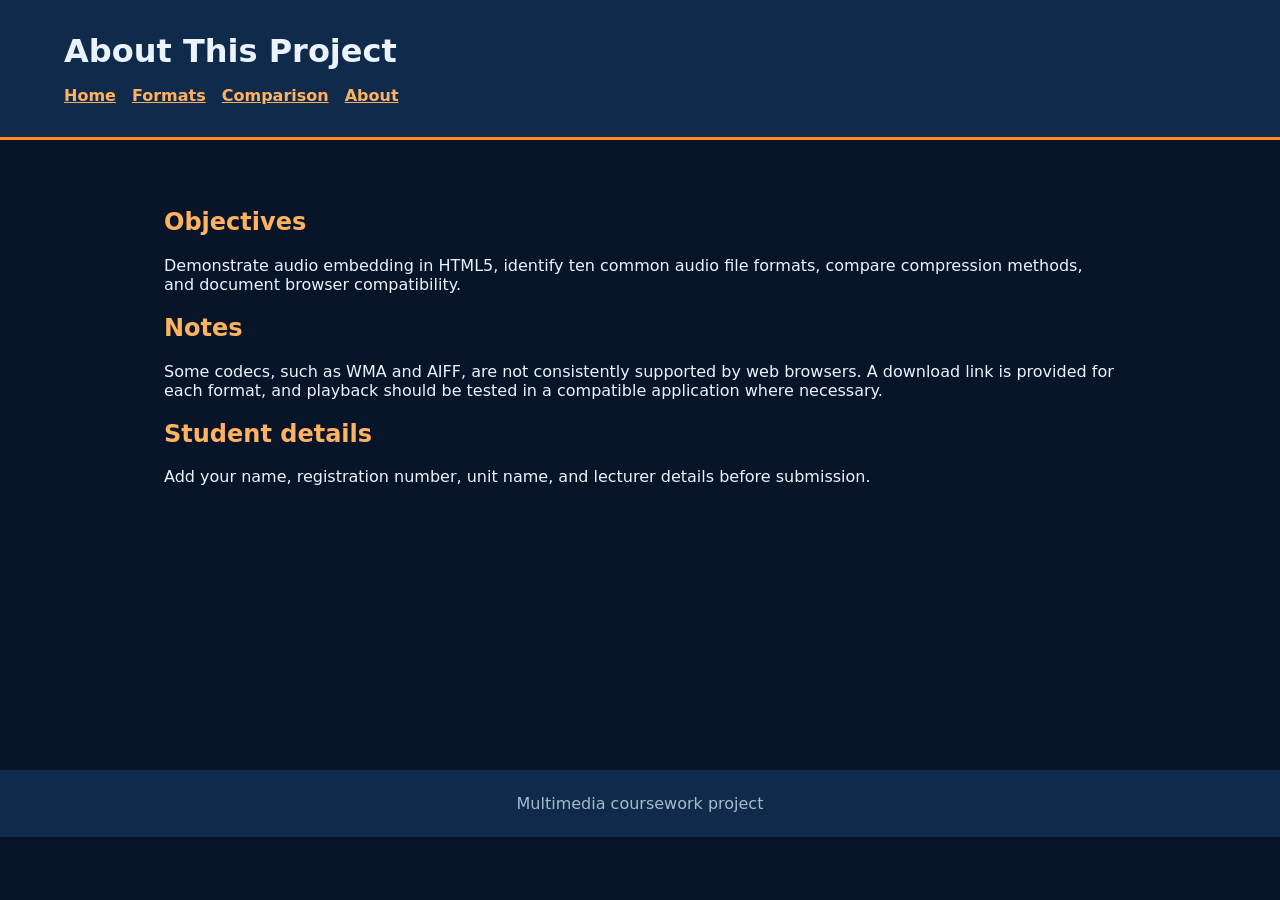
==== about.html @ a099951c "Add files via upload" ====
<!doctype html><html lang="en"><head><meta charset="utf-8"><meta name="viewport" content="width=device-width,initial-scale=1"><title>About Assignment</title><link rel="stylesheet" href="style.css"></head><body><header><h1>About This Project</h1><nav><a href="index.html">Home</a><a href="formats.html">Formats</a><a href="comparison.html">Comparison</a><a href="about.html">About</a></nav></header><main><h2>Objectives</h2><p>Demonstrate audio embedding in HTML5, identify ten common audio file formats, compare compression methods, and document browser compatibility.</p><h2>Notes</h2><p>Some codecs, such as WMA and AIFF, are not consistently supported by web browsers. A download link is provided for each format, and playback should be tested in a compatible application where necessary.</p><h2>Student details</h2><p>Add your name, registration number, unit name, and lecturer details before submission.</p></main><footer>Multimedia coursework project</footer></body></html>
---- style.css ----
:root{font-family:system-ui,Arial,sans-serif;color:#eaf3ff;background:#081529}*{box-sizing:border-box}body{margin:0}header{background:#102a4b;padding:2rem 5%;border-bottom:3px solid #ff8a20}h1{margin:0 0 1rem}nav{display:flex;gap:1rem;flex-wrap:wrap}a{color:#ffb260}nav a{font-weight:700}main{max-width:1080px;margin:auto;padding:3rem 5%;min-height:70vh}h2{color:#ffb260}.grid{display:grid;grid-template-columns:repeat(auto-fit,minmax(245px,1fr));gap:1rem}article{background:#142c4b;padding:1.3rem;border-radius:12px;border:1px solid #294a70}audio{width:100%}.cta{display:inline-block;background:#ff8a20;color:#081529;padding:1rem;border-radius:8px;font-weight:700;text-decoration:none}footer{text-align:center;padding:1.5rem;background:#102a4b;color:#a7bad0}small{color:#b7c7d9}
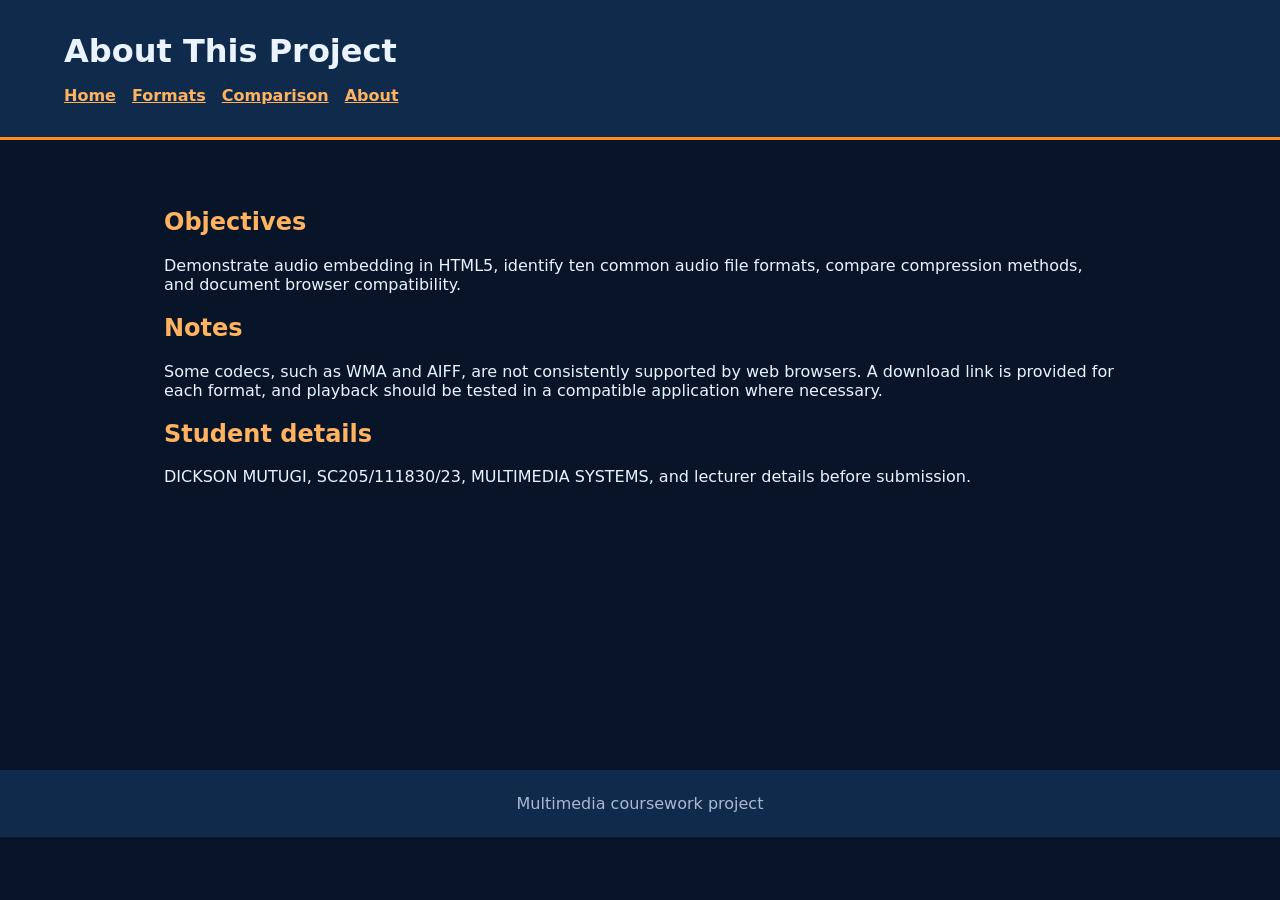
==== commit 29638e8a: "Update about.html" ====
--- a/about.html
+++ b/about.html
@@ -1 +1 @@
-<!doctype html><html lang="en"><head><meta charset="utf-8"><meta name="viewport" content="width=device-width,initial-scale=1"><title>About Assignment</title><link rel="stylesheet" href="style.css"></head><body><header><h1>About This Project</h1><nav><a href="index.html">Home</a><a href="formats.html">Formats</a><a href="comparison.html">Comparison</a><a href="about.html">About</a></nav></header><main><h2>Objectives</h2><p>Demonstrate audio embedding in HTML5, identify ten common audio file formats, compare compression methods, and document browser compatibility.</p><h2>Notes</h2><p>Some codecs, such as WMA and AIFF, are not consistently supported by web browsers. A download link is provided for each format, and playback should be tested in a compatible application where necessary.</p><h2>Student details</h2><p>Add your name, registration number, unit name, and lecturer details before submission.</p></main><footer>Multimedia coursework project</footer></body></html>
+<!doctype html><html lang="en"><head><meta charset="utf-8"><meta name="viewport" content="width=device-width,initial-scale=1"><title>About Assignment</title><link rel="stylesheet" href="style.css"></head><body><header><h1>About This Project</h1><nav><a href="index.html">Home</a><a href="formats.html">Formats</a><a href="comparison.html">Comparison</a><a href="about.html">About</a></nav></header><main><h2>Objectives</h2><p>Demonstrate audio embedding in HTML5, identify ten common audio file formats, compare compression methods, and document browser compatibility.</p><h2>Notes</h2><p>Some codecs, such as WMA and AIFF, are not consistently supported by web browsers. A download link is provided for each format, and playback should be tested in a compatible application where necessary.</p><h2>Student details</h2><p>DICKSON MUTUGI, SC205/111830/23, MULTIMEDIA SYSTEMS, and lecturer details before submission.</p></main><footer>Multimedia coursework project</footer></body></html>
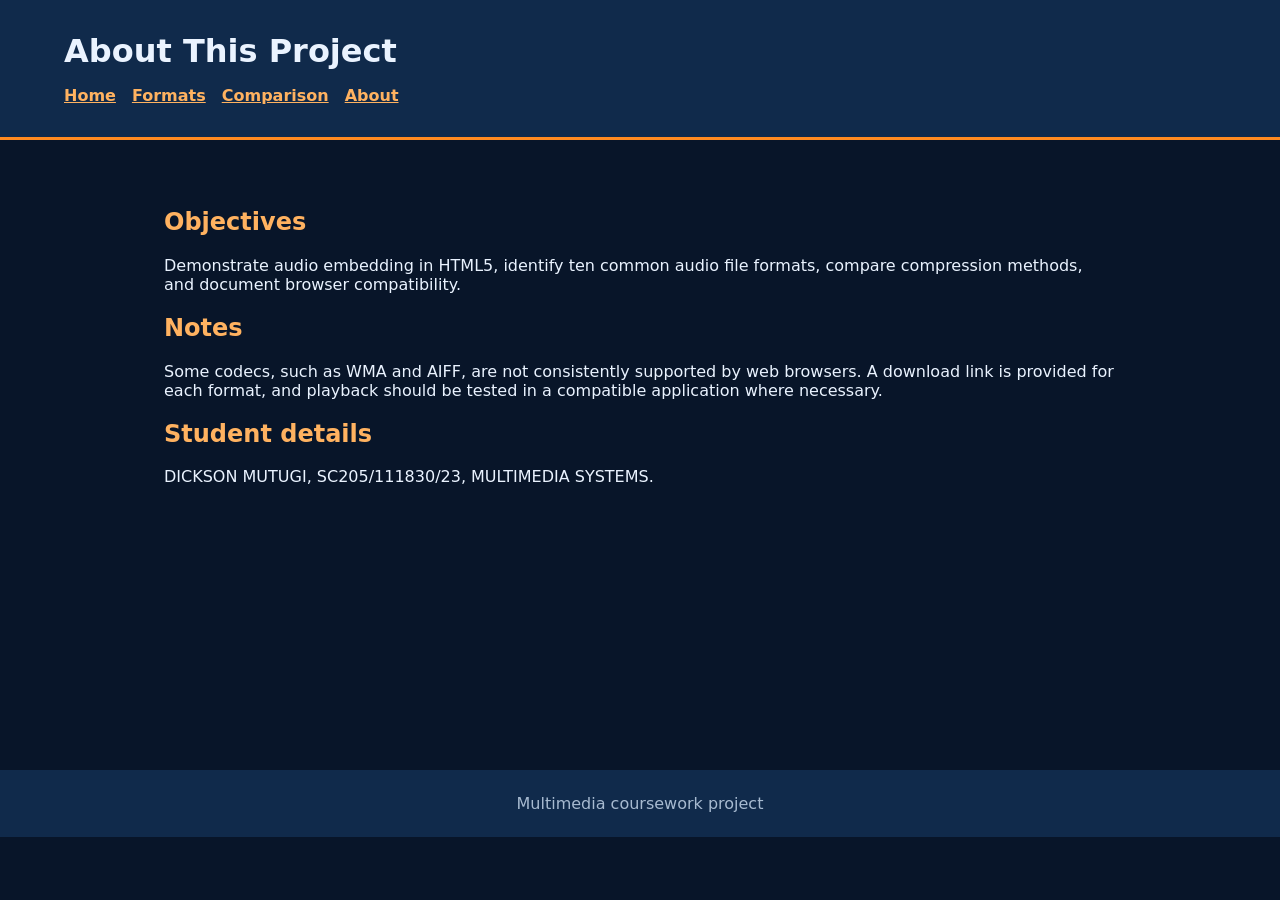
==== commit a3543e42: "Modify student details in about.html Updated student details in the about page." ====
--- a/about.html
+++ b/about.html
@@ -1 +1 @@
-<!doctype html><html lang="en"><head><meta charset="utf-8"><meta name="viewport" content="width=device-width,initial-scale=1"><title>About Assignment</title><link rel="stylesheet" href="style.css"></head><body><header><h1>About This Project</h1><nav><a href="index.html">Home</a><a href="formats.html">Formats</a><a href="comparison.html">Comparison</a><a href="about.html">About</a></nav></header><main><h2>Objectives</h2><p>Demonstrate audio embedding in HTML5, identify ten common audio file formats, compare compression methods, and document browser compatibility.</p><h2>Notes</h2><p>Some codecs, such as WMA and AIFF, are not consistently supported by web browsers. A download link is provided for each format, and playback should be tested in a compatible application where necessary.</p><h2>Student details</h2><p>DICKSON MUTUGI, SC205/111830/23, MULTIMEDIA SYSTEMS, and lecturer details before submission.</p></main><footer>Multimedia coursework project</footer></body></html>
+<!doctype html><html lang="en"><head><meta charset="utf-8"><meta name="viewport" content="width=device-width,initial-scale=1"><title>About Assignment</title><link rel="stylesheet" href="style.css"></head><body><header><h1>About This Project</h1><nav><a href="index.html">Home</a><a href="formats.html">Formats</a><a href="comparison.html">Comparison</a><a href="about.html">About</a></nav></header><main><h2>Objectives</h2><p>Demonstrate audio embedding in HTML5, identify ten common audio file formats, compare compression methods, and document browser compatibility.</p><h2>Notes</h2><p>Some codecs, such as WMA and AIFF, are not consistently supported by web browsers. A download link is provided for each format, and playback should be tested in a compatible application where necessary.</p><h2>Student details</h2><p>DICKSON MUTUGI, SC205/111830/23, MULTIMEDIA SYSTEMS.</p></main><footer>Multimedia coursework project</footer></body></html>
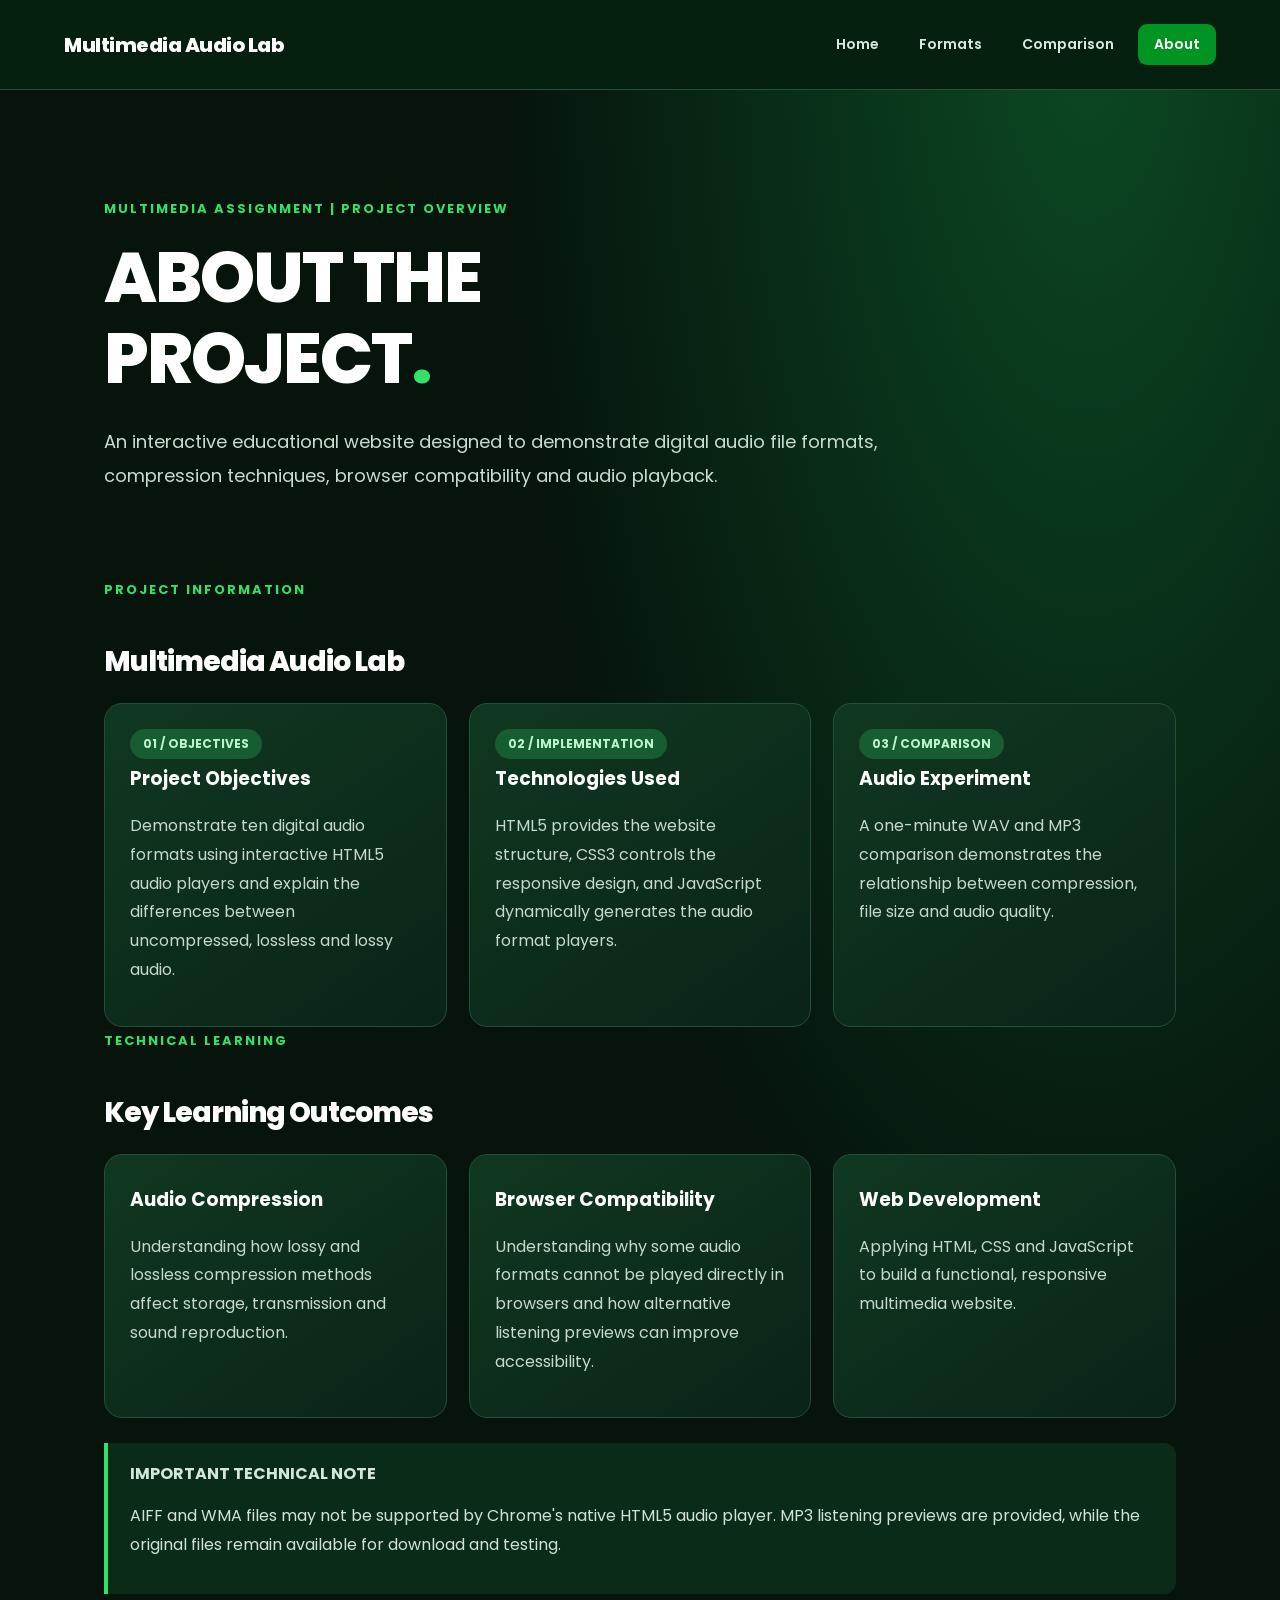
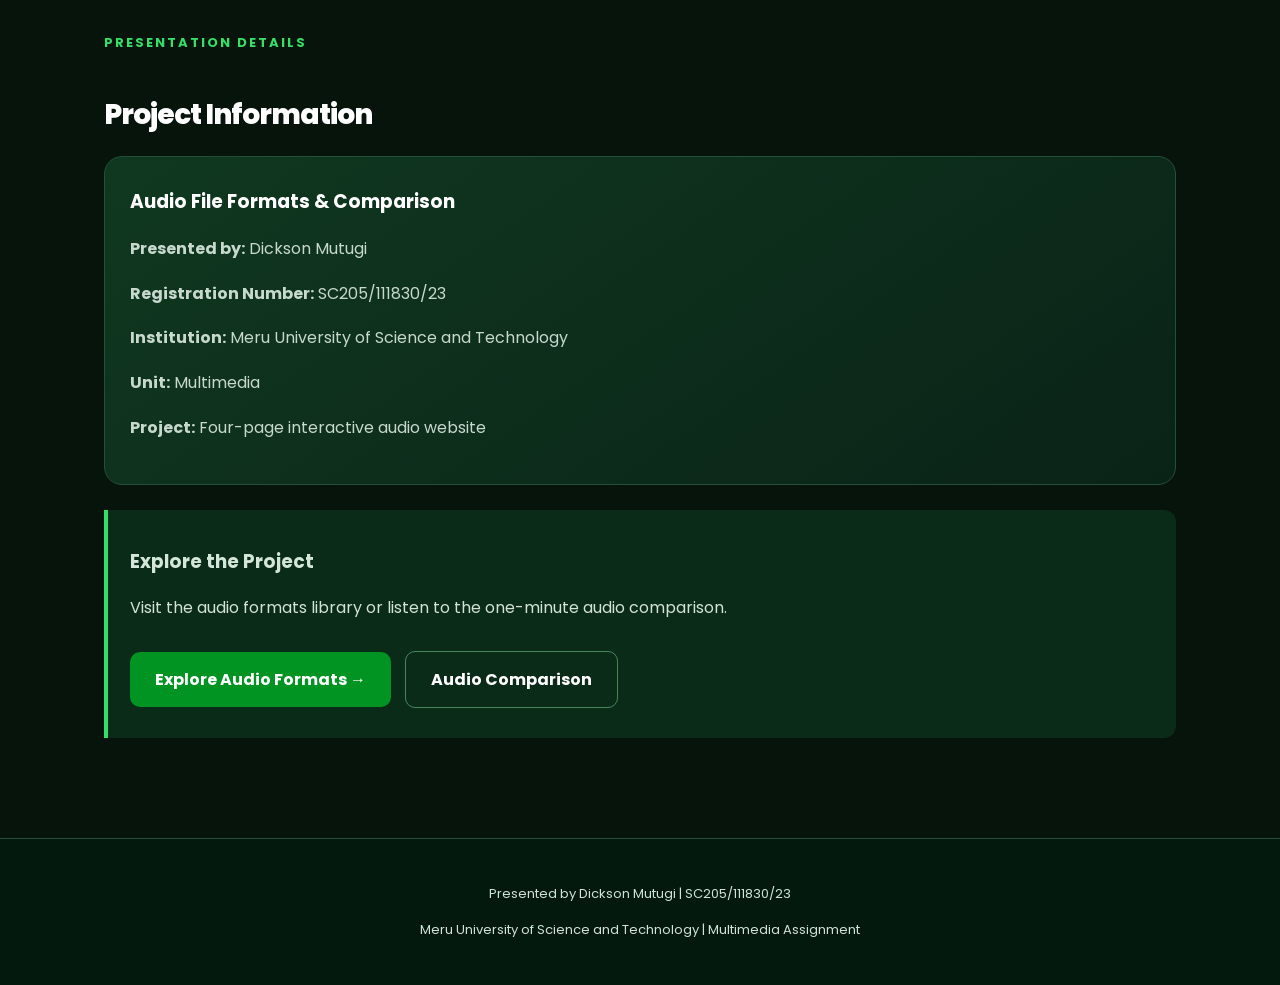
==== commit a419bb3d: "Redesign multimedia website and improve audio playback" ====
--- a/about.html
+++ b/about.html
@@ -1 +1,248 @@
-<!doctype html><html lang="en"><head><meta charset="utf-8"><meta name="viewport" content="width=device-width,initial-scale=1"><title>About Assignment</title><link rel="stylesheet" href="style.css"></head><body><header><h1>About This Project</h1><nav><a href="index.html">Home</a><a href="formats.html">Formats</a><a href="comparison.html">Comparison</a><a href="about.html">About</a></nav></header><main><h2>Objectives</h2><p>Demonstrate audio embedding in HTML5, identify ten common audio file formats, compare compression methods, and document browser compatibility.</p><h2>Notes</h2><p>Some codecs, such as WMA and AIFF, are not consistently supported by web browsers. A download link is provided for each format, and playback should be tested in a compatible application where necessary.</p><h2>Student details</h2><p>DICKSON MUTUGI, SC205/111830/23, MULTIMEDIA SYSTEMS.</p></main><footer>Multimedia coursework project</footer></body></html>
+
+<!DOCTYPE html>
+<html lang="en">
+<head>
+  <meta charset="UTF-8">
+  <meta name="viewport"
+        content="width=device-width, initial-scale=1.0">
+
+  <meta name="description"
+        content="About the Multimedia Audio Formats and Comparison assignment.">
+
+  <title>About | Multimedia Audio Lab</title>
+  <link rel="stylesheet" href="style.css">
+</head>
+
+<body>
+
+<header>
+  <h1>Multimedia Audio Lab</h1>
+
+  <nav aria-label="Main navigation">
+    <a href="index.html">Home</a>
+    <a href="formats.html">Formats</a>
+    <a href="comparison.html">Comparison</a>
+    <a href="about.html" aria-current="page">
+      About
+    </a>
+  </nav>
+</header>
+
+<main>
+
+  <section class="hero">
+
+    <span class="eyebrow">
+      MULTIMEDIA ASSIGNMENT | PROJECT OVERVIEW
+    </span>
+
+    <h2 class="page-title">
+      ABOUT THE
+      <br>
+      PROJECT<span style="color:#35df68">.</span>
+    </h2>
+
+    <p class="lead">
+      An interactive educational website designed
+      to demonstrate digital audio file formats,
+      compression techniques, browser compatibility
+      and audio playback.
+    </p>
+
+  </section>
+
+  <section>
+
+    <span class="eyebrow">
+      PROJECT INFORMATION
+    </span>
+
+    <h2 class="section-heading">
+      Multimedia Audio Lab
+    </h2>
+
+    <div class="grid">
+
+      <article>
+        <span class="badge">01 / OBJECTIVES</span>
+
+        <h3>Project Objectives</h3>
+
+        <p>
+          Demonstrate ten digital audio formats
+          using interactive HTML5 audio players
+          and explain the differences between
+          uncompressed, lossless and lossy audio.
+        </p>
+      </article>
+
+      <article>
+        <span class="badge">02 / IMPLEMENTATION</span>
+
+        <h3>Technologies Used</h3>
+
+        <p>
+          HTML5 provides the website structure,
+          CSS3 controls the responsive design,
+          and JavaScript dynamically generates
+          the audio format players.
+        </p>
+      </article>
+
+      <article>
+        <span class="badge">03 / COMPARISON</span>
+
+        <h3>Audio Experiment</h3>
+
+        <p>
+          A one-minute WAV and MP3 comparison
+          demonstrates the relationship between
+          compression, file size and audio quality.
+        </p>
+      </article>
+
+    </div>
+
+  </section>
+
+  <section>
+
+    <span class="eyebrow">
+      TECHNICAL LEARNING
+    </span>
+
+    <h2 class="section-heading">
+      Key Learning Outcomes
+    </h2>
+
+    <div class="grid">
+
+      <article>
+        <h3>Audio Compression</h3>
+
+        <p>
+          Understanding how lossy and lossless
+          compression methods affect storage,
+          transmission and sound reproduction.
+        </p>
+      </article>
+
+      <article>
+        <h3>Browser Compatibility</h3>
+
+        <p>
+          Understanding why some audio formats
+          cannot be played directly in browsers
+          and how alternative listening previews
+          can improve accessibility.
+        </p>
+      </article>
+
+      <article>
+        <h3>Web Development</h3>
+
+        <p>
+          Applying HTML, CSS and JavaScript
+          to build a functional, responsive
+          multimedia website.
+        </p>
+      </article>
+
+    </div>
+
+  </section>
+
+  <section class="notice">
+
+    <strong>IMPORTANT TECHNICAL NOTE</strong>
+
+    <p>
+      AIFF and WMA files may not be supported
+      by Chrome's native HTML5 audio player.
+      MP3 listening previews are provided,
+      while the original files remain available
+      for download and testing.
+    </p>
+
+  </section>
+
+  <section>
+
+    <span class="eyebrow">
+      PRESENTATION DETAILS
+    </span>
+
+    <h2 class="section-heading">
+      Project Information
+    </h2>
+
+    <article class="panel">
+
+      <h3>Audio File Formats &amp; Comparison</h3>
+
+      <p>
+        <strong>Presented by:</strong>
+        Dickson Mutugi
+      </p>
+
+      <p>
+        <strong>Registration Number:</strong>
+        SC205/111830/23
+      </p>
+
+      <p>
+        <strong>Institution:</strong>
+        Meru University of Science and Technology
+      </p>
+
+      <p>
+        <strong>Unit:</strong>
+        Multimedia
+      </p>
+
+      <p>
+        <strong>Project:</strong>
+        Four-page interactive audio website
+      </p>
+
+    </article>
+
+  </section>
+
+  <section class="notice">
+
+    <h3>Explore the Project</h3>
+
+    <p>
+      Visit the audio formats library or listen
+      to the one-minute audio comparison.
+    </p>
+
+    <a href="formats.html" class="cta">
+      Explore Audio Formats →
+    </a>
+
+    <a href="comparison.html" class="cta secondary">
+      Audio Comparison
+    </a>
+
+  </section>
+
+</main>
+
+<footer>
+
+  <p>
+    Presented by Dickson Mutugi |
+    SC205/111830/23
+  </p>
+
+  <p>
+    Meru University of Science and Technology
+    | Multimedia Assignment
+  </p>
+
+</footer>
+
+</body>
+</html>
--- a/style.css
+++ b/style.css
@@ -1 +1,352 @@
-:root{font-family:system-ui,Arial,sans-serif;color:#eaf3ff;background:#081529}*{box-sizing:border-box}body{margin:0}header{background:#102a4b;padding:2rem 5%;border-bottom:3px solid #ff8a20}h1{margin:0 0 1rem}nav{display:flex;gap:1rem;flex-wrap:wrap}a{color:#ffb260}nav a{font-weight:700}main{max-width:1080px;margin:auto;padding:3rem 5%;min-height:70vh}h2{color:#ffb260}.grid{display:grid;grid-template-columns:repeat(auto-fit,minmax(245px,1fr));gap:1rem}article{background:#142c4b;padding:1.3rem;border-radius:12px;border:1px solid #294a70}audio{width:100%}.cta{display:inline-block;background:#ff8a20;color:#081529;padding:1rem;border-radius:8px;font-weight:700;text-decoration:none}footer{text-align:center;padding:1.5rem;background:#102a4b;color:#a7bad0}small{color:#b7c7d9}
+
+@import url('https://fonts.googleapis.com/css2?family=Poppins:wght@400;500;600;700;800&display=swap');
+
+:root {
+  --green: #019423;
+  --bright-green: #35df68;
+  --dark: #06140c;
+  --dark-green: #092c17;
+  --card: #103820;
+  --white: #ffffff;
+  --muted: #b6cdbd;
+  --border: #245039;
+}
+
+* {
+  box-sizing: border-box;
+}
+
+html {
+  scroll-behavior: smooth;
+}
+
+body {
+  margin: 0;
+  min-height: 100vh;
+  font-family: 'Poppins', sans-serif;
+  color: var(--white);
+  background:
+    radial-gradient(ellipse at 85% 0%, #0b4923, transparent 38%),
+    var(--dark);
+}
+
+/* HEADER AND NAVIGATION */
+
+header {
+  padding: 24px 5%;
+  background: #05200f;
+  border-bottom: 1px solid var(--border);
+  display: flex;
+  align-items: center;
+  justify-content: space-between;
+  gap: 24px;
+  flex-wrap: wrap;
+}
+
+header h1 {
+  font-size: 20px;
+  font-weight: 800;
+  margin: 0;
+  letter-spacing: -0.5px;
+}
+
+nav {
+  display: flex;
+  flex-wrap: wrap;
+  gap: 8px;
+}
+
+nav a {
+  color: #d8e8dd;
+  text-decoration: none;
+  font-size: 14px;
+  font-weight: 600;
+  padding: 10px 16px;
+  border-radius: 9px;
+  transition: 0.25s ease;
+}
+
+nav a:hover,
+nav a[aria-current="page"] {
+  color: white;
+  background: var(--green);
+}
+
+/* MAIN CONTENT */
+
+main {
+  max-width: 1200px;
+  min-height: 75vh;
+  margin: auto;
+  padding: 65px 5%;
+}
+
+h1, h2, h3 {
+  font-family: 'Poppins', sans-serif;
+}
+
+h2 {
+  font-weight: 800;
+  letter-spacing: -1px;
+}
+
+h3 {
+  font-weight: 700;
+}
+
+p {
+  line-height: 1.8;
+  color: #d2e2d7;
+}
+
+a {
+  color: #7aefa0;
+}
+
+a:hover {
+  color: white;
+}
+
+/* HERO SECTION */
+
+.hero {
+  padding: 40px 0 65px;
+  max-width: 900px;
+}
+
+.eyebrow {
+  color: var(--bright-green);
+  font-size: 13px;
+  font-weight: 700;
+  letter-spacing: 2px;
+  text-transform: uppercase;
+}
+
+.hero h2,
+.page-title {
+  font-size: clamp(38px, 5.5vw, 76px);
+  font-weight: 800;
+  line-height: 1.15;
+  letter-spacing: -2px;
+  margin: 18px 0 25px;
+}
+
+.lead {
+  font-size: 18px;
+  line-height: 1.9;
+  color: #c9dccf;
+  max-width: 800px;
+}
+
+/* BUTTONS */
+
+.cta {
+  display: inline-block;
+  background: var(--green);
+  color: white;
+  text-decoration: none;
+  padding: 15px 25px;
+  margin: 12px 10px 12px 0;
+  border-radius: 10px;
+  font-weight: 700;
+  transition: 0.25s ease;
+}
+
+.cta:hover {
+  background: #02b52d;
+  color: white;
+  transform: translateY(-2px);
+}
+
+.cta.secondary {
+  background: transparent;
+  border: 1px solid #48865a;
+}
+
+/* CARDS AND GRID */
+
+.grid {
+  display: grid;
+  grid-template-columns:
+    repeat(auto-fit, minmax(270px, 1fr));
+  gap: 22px;
+}
+
+article,
+.panel {
+  background: linear-gradient(
+    145deg,
+    #103820,
+    #0a2317
+  );
+  border: 1px solid var(--border);
+  border-radius: 18px;
+  padding: 25px;
+  transition: 0.3s ease;
+}
+
+article:hover {
+  border-color: var(--bright-green);
+  transform: translateY(-4px);
+  box-shadow: 0 15px 35px rgba(0,0,0,0.2);
+}
+
+article h2,
+article h3 {
+  color: white;
+  margin-top: 5px;
+}
+
+article p {
+  color: #c7d8cd;
+}
+
+/* AUDIO PLAYERS */
+
+audio {
+  width: 100%;
+  max-width: 100%;
+  margin: 15px 0;
+  accent-color: var(--green);
+}
+
+.format-label {
+  display: inline-block;
+  color: var(--bright-green);
+  font-size: 12px;
+  font-weight: 700;
+  letter-spacing: 1px;
+  text-transform: uppercase;
+  margin-bottom: 8px;
+}
+
+.format-card h2 {
+  font-size: 28px;
+  letter-spacing: -0.5px;
+}
+
+.format-card small {
+  display: block;
+  color: var(--muted);
+  line-height: 1.7;
+}
+
+.format-card a {
+  font-weight: 600;
+}
+
+/* INFORMATION PANELS */
+
+.notice {
+  background: #0b2b19;
+  border-left: 4px solid var(--bright-green);
+  border-radius: 0 12px 12px 0;
+  padding: 18px 22px;
+  margin: 25px 0 35px;
+  color: #d3e6d9;
+}
+
+.section-heading {
+  font-size: 28px;
+  margin: 40px 0 20px;
+}
+
+.badge {
+  display: inline-block;
+  background: #175d32;
+  color: #bdf5ca;
+  padding: 6px 13px;
+  border-radius: 30px;
+  font-size: 12px;
+  font-weight: 700;
+}
+
+.info-list {
+  padding-left: 22px;
+  line-height: 2.1;
+  color: #c9dccf;
+}
+
+/* STATISTICS */
+
+.stats {
+  display: flex;
+  flex-wrap: wrap;
+  gap: 15px;
+  margin-top: 30px;
+}
+
+.stat {
+  background: #0a2b19;
+  border: 1px solid #27613a;
+  border-radius: 14px;
+  padding: 18px 25px;
+  min-width: 150px;
+}
+
+.stat strong {
+  display: block;
+  font-size: 30px;
+  font-weight: 800;
+  color: var(--bright-green);
+}
+
+.stat span {
+  color: var(--muted);
+  font-size: 13px;
+}
+
+/* FOOTER */
+
+footer {
+  background: #04190d;
+  color: #a9c1b0;
+  text-align: center;
+  padding: 30px 5%;
+  font-size: 13px;
+  border-top: 1px solid var(--border);
+}
+
+/* RESPONSIVE DESIGN */
+
+@media (max-width: 768px) {
+  header {
+    padding: 20px 5%;
+  }
+
+  header h1 {
+    font-size: 18px;
+  }
+
+  nav a {
+    font-size: 12px;
+    padding: 8px 10px;
+  }
+
+  main {
+    padding: 40px 5%;
+  }
+
+  .hero {
+    padding: 20px 0 40px;
+  }
+
+  .hero h2,
+  .page-title {
+    font-size: 38px;
+    letter-spacing: -1px;
+  }
+
+  .lead {
+    font-size: 15px;
+  }
+
+  .grid {
+    grid-template-columns: 1fr;
+  }
+
+  .stat {
+    flex: 1;
+    min-width: 120px;
+  }
+}
